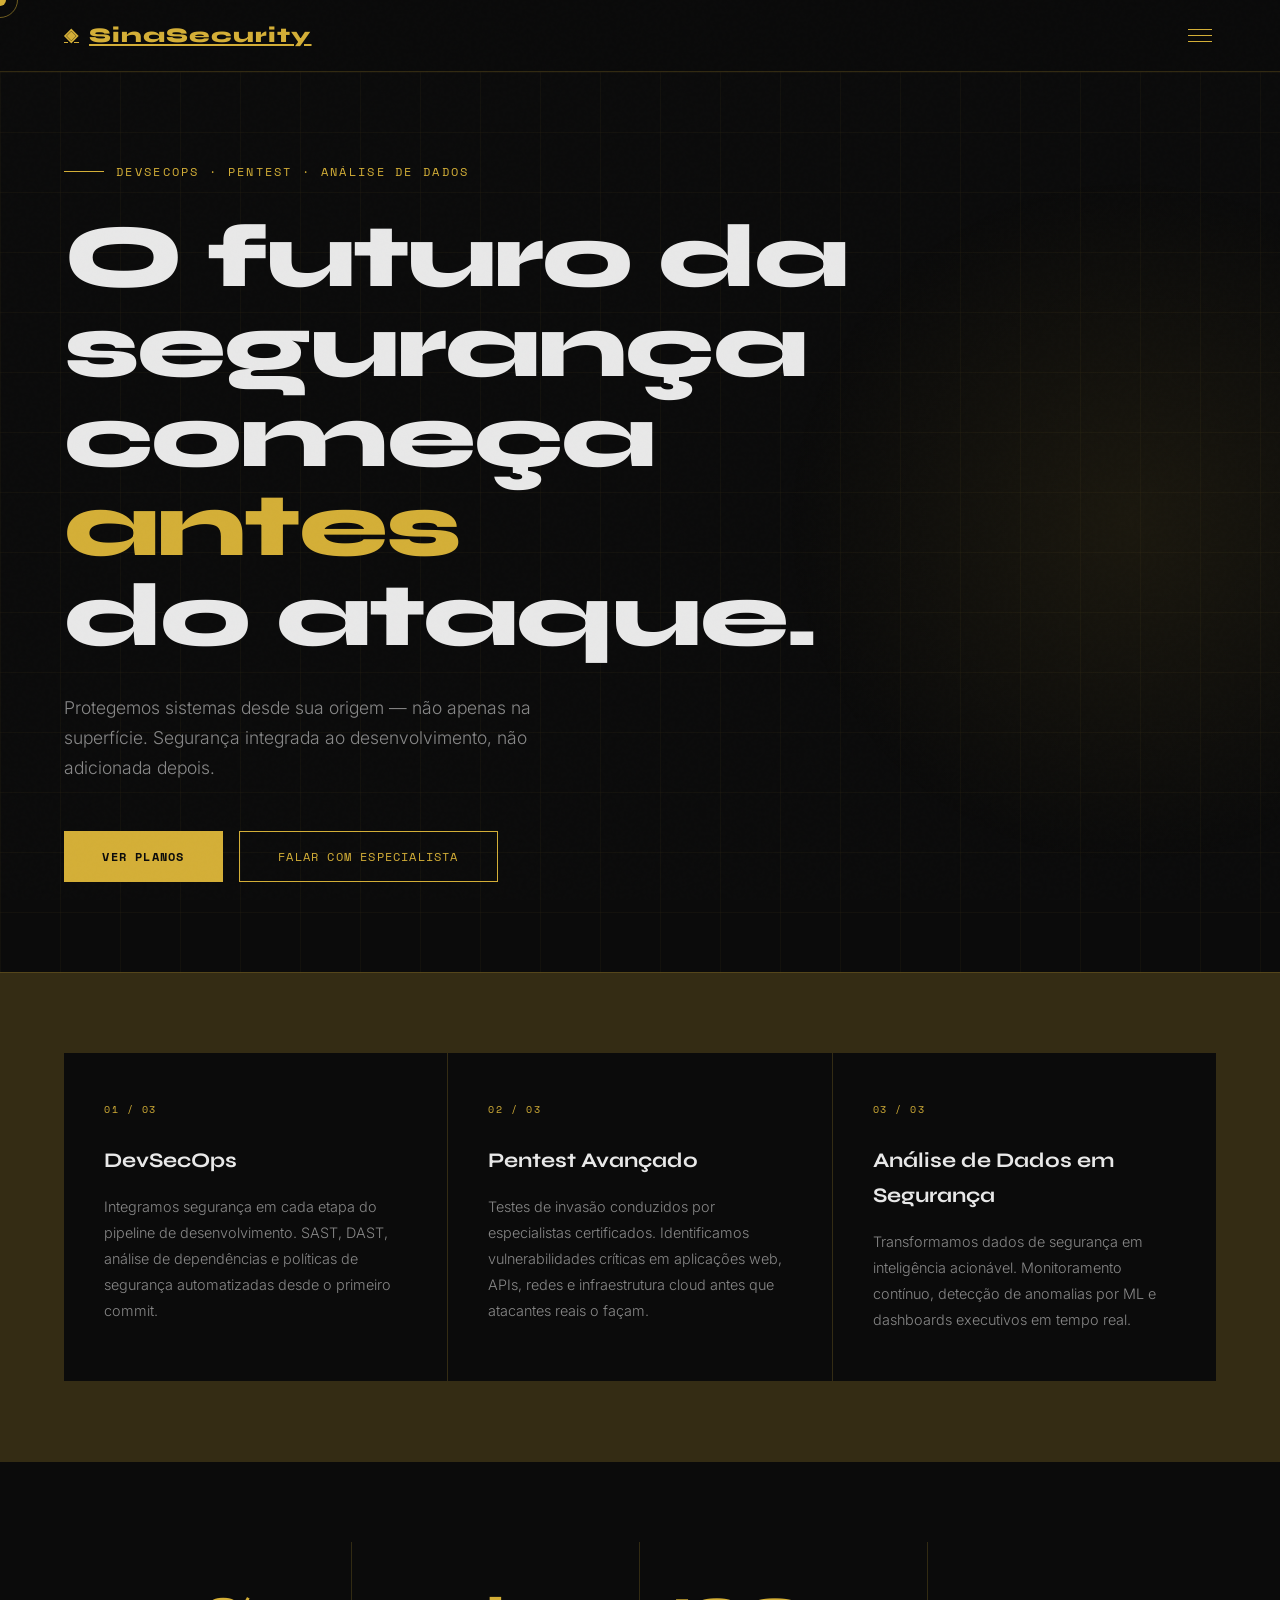
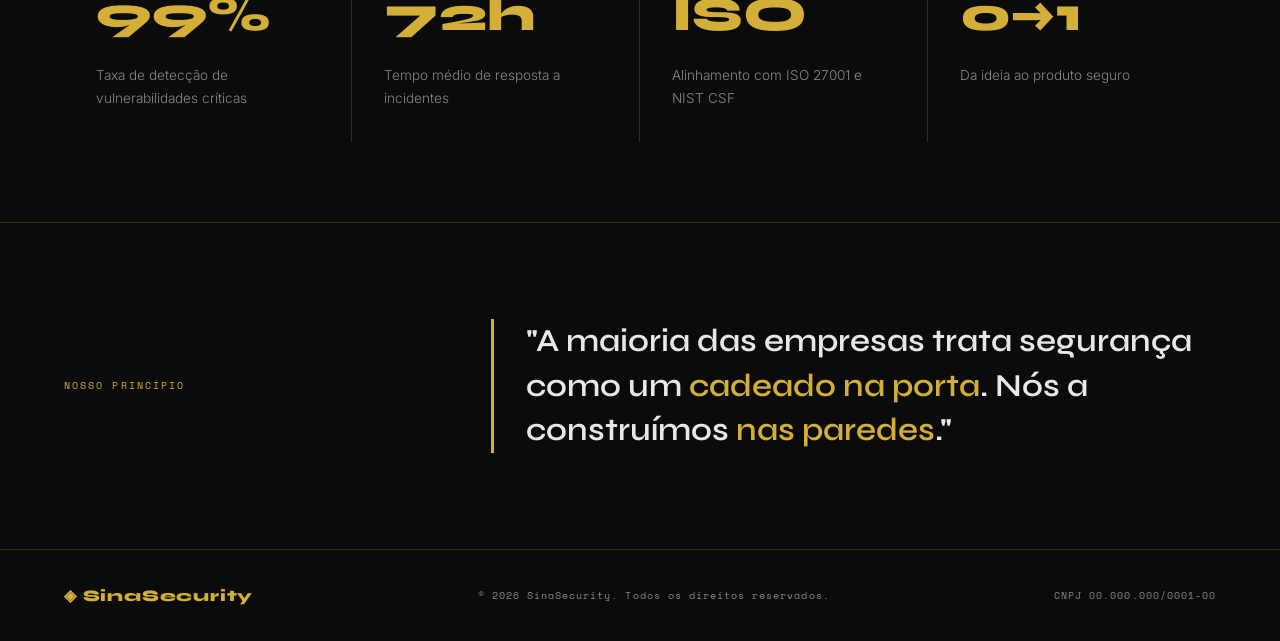
==== index.html @ 50a854c4 "Add files via upload" ====
<!DOCTYPE html>
<html lang="pt-BR">
<head>
    <meta charset="UTF-8">
    <meta name="viewport" content="width=device-width, initial-scale=1.0">
    <title>SinaSecurity — Início</title>
    
    <link rel="preconnect" href="https://fonts.googleapis.com">
    <link href="https://fonts.googleapis.com/css2?family=Syne:wght@400;600;700;800&family=Space+Mono:wght@400;700&family=Inter:wght@300;400;500&display=swap" rel="stylesheet">
    
    <link rel="stylesheet" href="../css/index.css">
</head>
<body>

<div class="cursor" id="cursor"></div>
<div class="cursor-ring" id="cursorRing"></div>

<nav>
  <a class="nav-logo" href="index.html">SinaSecurity</a>
  <ul class="nav-links">
    <li><a href="index.html" class="active" data-section="home">Início</a></li>
    <li><a href="planos.html" data-section="planos">Planos</a></li>
    <li><a href="contato.html" data-section="contato">Contato</a></li>
    <li><a href="empresas.html" data-section="empresas">Empresas cadastradas</a></li>
    <li><a href="projectos.html" data-section="projectos">ProjectOS</a></li>
    <li><a href="downloads.html" data-section="downloads">Downloads</a></li>
    <li><a href="login.html" data-section="login">Login</a></li>
  </ul>
  <button class="hamburger" id="hamburger" onclick="toggleMenu()" aria-label="Menu">
    <span></span><span></span><span></span>
  </button>
</nav>

<div class="mobile-menu" id="mobileMenu">
  <a href="index.html" class="active" data-section="home">Início</a>
  <a href="planos.html" data-section="planos">Planos</a>
  <a href="contato.html" data-section="contato">Contato</a>
  <a href="empresas.html" data-section="empresas">Empresas cadastradas</a>
  <a href="projectos.html" data-section="projectos">ProjectOS</a>
  <a href="downloads.html" data-section="downloads">Downloads</a>
  <a href="login.html" data-section="login">Login</a>
</div>

<section id="home" class="active">
<div class="hero">
    <div class="hero-tag">DevSecOps · Pentest · Análise de Dados</div>
    <h1>O futuro da segurança<br>começa <em>antes</em><br>do ataque.</h1>
    <p class="hero-sub">Protegemos sistemas desde sua origem — não apenas na superfície. Segurança integrada ao desenvolvimento, não adicionada depois.</p>
    <div class="hero-cta">
      <button class="btn-primary" onclick="showSection('planos')"><span>Ver Planos</span></button>
      <button class="btn-outline" onclick="showSection('contato')">Falar com Especialista</button>
    </div>
  </div>

  <div class="services-strip">
    <div class="service-item fade-in">
      <div class="service-num">01 / 03</div>
      <h3>DevSecOps</h3>
      <p>Integramos segurança em cada etapa do pipeline de desenvolvimento. SAST, DAST, análise de dependências e políticas de segurança automatizadas desde o primeiro commit.</p>
    </div>
    <div class="service-item fade-in">
      <div class="service-num">02 / 03</div>
      <h3>Pentest Avançado</h3>
      <p>Testes de invasão conduzidos por especialistas certificados. Identificamos vulnerabilidades críticas em aplicações web, APIs, redes e infraestrutura cloud antes que atacantes reais o façam.</p>
    </div>
    <div class="service-item fade-in">
      <div class="service-num">03 / 03</div>
      <h3>Análise de Dados em Segurança</h3>
      <p>Transformamos dados de segurança em inteligência acionável. Monitoramento contínuo, detecção de anomalias por ML e dashboards executivos em tempo real.</p>
    </div>
  </div>

  <div class="stats">
    <div class="stat-item fade-in">
      <div class="stat-num">99%</div>
      <div class="stat-label">Taxa de detecção de vulnerabilidades críticas</div>
    </div>
    <div class="stat-item fade-in">
      <div class="stat-num">72h</div>
      <div class="stat-label">Tempo médio de resposta a incidentes</div>
    </div>
    <div class="stat-item fade-in">
      <div class="stat-num">ISO</div>
      <div class="stat-label">Alinhamento com ISO 27001 e NIST CSF</div>
    </div>
    <div class="stat-item fade-in">
      <div class="stat-num">0→1</div>
      <div class="stat-label">Da ideia ao produto seguro</div>
    </div>
  </div>

  <div class="manifesto">
    <div>
      <div class="manifesto-tag">Nosso Princípio</div>
    </div>
    <blockquote class="fade-in">
      "A maioria das empresas trata segurança como um <em>cadeado na porta</em>. Nós a construímos <em>nas paredes</em>."
    </blockquote>
  </div>

  <footer>
    <div class="footer-logo">◈ SinaSecurity</div>
    <p>© 2026 SinaSecurity. Todos os direitos reservados.</p>
    <p>CNPJ 00.000.000/0001-00</p>
  </footer>
</section>

<script src="../js/index.js"></script>

</body>
</html>
---- css/index.css ----
:root {
  --black: #0B0B0B;
  --dark: #111111;
  --surface: #1A1A1A;
  --surface2: #222222;
  --gold: #D4AF37;
  --gold-dim: #A88B28;
  --gold-light: #F0D060;
  --gold-glow: rgba(212,175,55,0.15);
  --text: #E8E8E8;
  --muted: #888888;
  --border: rgba(212,175,55,0.2);
}

*, *::before, *::after { box-sizing: border-box; margin: 0; padding: 0; }

html { scroll-behavior: smooth; }

body {
  background: var(--black);
  color: var(--text);
  font-family: 'Inter', sans-serif;
  font-weight: 300;
  line-height: 1.7;
  overflow-x: hidden;
  cursor: none;
}

/* Custom cursor */
.cursor {
  width: 12px; height: 12px;
  background: var(--gold);
  border-radius: 50%;
  position: fixed; top: 0; left: 0;
  pointer-events: none;
  z-index: 9999;
  transition: transform 0.15s ease;
  transform: translate(-50%, -50%);
}
.cursor-ring {
  width: 36px; height: 36px;
  border: 1px solid rgba(212,175,55,0.5);
  border-radius: 50%;
  position: fixed; top: 0; left: 0;
  pointer-events: none;
  z-index: 9998;
  transform: translate(-50%, -50%);
  transition: all 0.3s ease;
}
body:has(a:hover) .cursor, body:has(button:hover) .cursor { transform: translate(-50%, -50%) scale(2.5); }
body:has(a:hover) .cursor-ring, body:has(button:hover) .cursor-ring { transform: translate(-50%, -50%) scale(0.5); opacity: 0; }

/* Noise overlay */
body::before {
  content: '';
  position: fixed; inset: 0;
  background-image: url("data:image/svg+xml,%3Csvg viewBox='0 0 256 256' xmlns='http://www.w3.org/2000/svg'%3E%3Cfilter id='noise'%3E%3CfeTurbulence type='fractalNoise' baseFrequency='0.9' numOctaves='4' stitchTiles='stitch'/%3E%3C/filter%3E%3Crect width='100%25' height='100%25' filter='url(%23noise)' opacity='0.03'/%3E%3C/svg%3E");
  pointer-events: none;
  z-index: 1000;
  opacity: 0.4;
}

/* NAV */
nav {
  position: fixed; top: 0; left: 0; right: 0;
  z-index: 500;
  padding: 0 4rem;
  height: 72px;
  display: flex; align-items: center; justify-content: space-between;
  border-bottom: 1px solid var(--border);
  background: rgba(11,11,11,0.9);
  backdrop-filter: blur(20px);
  -webkit-backdrop-filter: blur(20px);
}

.nav-logo {
  font-family: 'Syne', sans-serif;
  font-weight: 800;
  font-size: 1.3rem;
  letter-spacing: 0.05em;
  color: var(--gold);
  display: flex; align-items: center; gap: 10px;
  cursor: pointer;
}
.nav-logo::before {
  content: '◈';
  font-size: 1.1rem;
  animation: spin-slow 8s linear infinite;
}
@keyframes spin-slow { to { transform: rotate(360deg); } }

.nav-links {
  display: flex; gap: 2.5rem;
  list-style: none;
}
.nav-links a {
  font-family: 'Space Mono', monospace;
  font-size: 0.72rem;
  letter-spacing: 0.12em;
  text-transform: uppercase;
  color: var(--muted);
  text-decoration: none;
  transition: color 0.2s;
  cursor: pointer;
  position: relative;
}
.nav-links a::after {
  content: '';
  position: absolute; bottom: -4px; left: 0;
  width: 0; height: 1px;
  background: var(--gold);
  transition: width 0.3s ease;
}
.nav-links a:hover, .nav-links a.active { color: var(--gold); }
.nav-links a:hover::after, .nav-links a.active::after { width: 100%; }

/* HAMBURGER */
.hamburger {
  display: none;
  flex-direction: column;
  gap: 5px;
  cursor: pointer;
  background: none;
  border: none;
  padding: 4px;
}
.hamburger span {
  display: block; width: 24px; height: 1px;
  background: var(--gold);
  transition: all 0.3s;
}
.hamburger.open span:nth-child(1) { transform: rotate(45deg) translate(4px, 4px); }
.hamburger.open span:nth-child(2) { opacity: 0; }
.hamburger.open span:nth-child(3) { transform: rotate(-45deg) translate(4px, -4px); }

/* SECTIONS */
section {
  display: none;
  min-height: 100vh;
  padding-top: 72px;
}
section.active { display: block; }

/* ====== HOME ====== */
#home {
  position: relative;
  overflow: hidden;
}

.hero {
  min-height: 100vh;
  display: flex; flex-direction: column;
  justify-content: center;
  padding: 0 4rem;
  position: relative;
}

/* Grid lines background */
.hero::before {
  content: '';
  position: absolute; inset: 0;
  background-image:
    linear-gradient(rgba(212,175,55,0.04) 1px, transparent 1px),
    linear-gradient(90deg, rgba(212,175,55,0.04) 1px, transparent 1px);
  background-size: 60px 60px;
  pointer-events: none;
}

/* Gold orb */
.hero::after {
  content: '';
  position: absolute;
  width: 700px; height: 700px;
  border-radius: 50%;
  background: radial-gradient(circle, rgba(212,175,55,0.08) 0%, transparent 70%);
  top: 50%; right: -200px;
  transform: translateY(-50%);
  pointer-events: none;
}

.hero-tag {
  font-family: 'Space Mono', monospace;
  font-size: 0.72rem;
  letter-spacing: 0.2em;
  color: var(--gold);
  text-transform: uppercase;
  margin-bottom: 2rem;
  opacity: 0;
  animation: fade-up 0.8s ease 0.2s forwards;
  display: flex; align-items: center; gap: 12px;
}
.hero-tag::before {
  content: '';
  display: inline-block;
  width: 40px; height: 1px;
  background: var(--gold);
}

.hero h1 {
  font-family: 'Syne', sans-serif;
  font-weight: 800;
  font-size: clamp(3rem, 7vw, 6.5rem);
  line-height: 1.0;
  letter-spacing: -0.02em;
  color: var(--text);
  max-width: 800px;
  opacity: 0;
  animation: fade-up 0.8s ease 0.4s forwards;
}
.hero h1 em {
  font-style: normal;
  color: var(--gold);
  position: relative;
}

.hero-sub {
  font-size: 1.1rem;
  color: var(--muted);
  max-width: 520px;
  margin: 2rem 0 3rem;
  font-weight: 300;
  opacity: 0;
  animation: fade-up 0.8s ease 0.6s forwards;
}

.hero-cta {
  display: flex; gap: 1rem; flex-wrap: wrap;
  opacity: 0;
  animation: fade-up 0.8s ease 0.8s forwards;
}

.btn-primary {
  font-family: 'Space Mono', monospace;
  font-size: 0.75rem;
  letter-spacing: 0.1em;
  text-transform: uppercase;
  background: var(--gold);
  color: var(--black);
  border: none;
  padding: 1rem 2.4rem;
  cursor: pointer;
  transition: all 0.3s;
  font-weight: 700;
  position: relative;
  overflow: hidden;
}
.btn-primary::after {
  content: '';
  position: absolute; inset: 0;
  background: var(--gold-light);
  transform: scaleX(0);
  transform-origin: left;
  transition: transform 0.3s ease;
}
.btn-primary:hover::after { transform: scaleX(1); }
.btn-primary span { position: relative; z-index: 1; }

.btn-outline {
  font-family: 'Space Mono', monospace;
  font-size: 0.75rem;
  letter-spacing: 0.1em;
  text-transform: uppercase;
  background: transparent;
  color: var(--gold);
  border: 1px solid var(--gold);
  padding: 1rem 2.4rem;
  cursor: pointer;
  transition: all 0.3s;
  font-weight: 400;
}
.btn-outline:hover { background: var(--gold-glow); }

/* Services strip */
.services-strip {
  padding: 5rem 4rem;
  display: grid;
  grid-template-columns: repeat(3, 1fr);
  gap: 1px;
  background: var(--border);
  border-top: 1px solid var(--border);
}
.service-item {
  background: var(--black);
  padding: 3rem 2.5rem;
  position: relative;
  transition: background 0.3s;
}
.service-item:hover { background: var(--surface); }
.service-num {
  font-family: 'Space Mono', monospace;
  font-size: 0.65rem;
  color: var(--gold);
  letter-spacing: 0.15em;
  margin-bottom: 1.5rem;
}
.service-item h3 {
  font-family: 'Syne', sans-serif;
  font-weight: 700;
  font-size: 1.3rem;
  margin-bottom: 1rem;
  color: var(--text);
}
.service-item p { font-size: 0.9rem; color: var(--muted); line-height: 1.8; }

/* Stats */
.stats {
  padding: 5rem 4rem;
  display: grid;
  grid-template-columns: repeat(4, 1fr);
  border-top: 1px solid var(--border);
}
.stat-item { padding: 2rem; border-right: 1px solid var(--border); }
.stat-item:last-child { border-right: none; }
.stat-num {
  font-family: 'Syne', sans-serif;
  font-size: 3rem;
  font-weight: 800;
  color: var(--gold);
}
.stat-label { font-size: 0.85rem; color: var(--muted); margin-top: 0.5rem; }

/* Manifesto */
.manifesto {
  padding: 6rem 4rem;
  border-top: 1px solid var(--border);
  display: grid;
  grid-template-columns: 1fr 2fr;
  gap: 4rem;
  align-items: center;
}
.manifesto-tag {
  font-family: 'Space Mono', monospace;
  font-size: 0.65rem;
  letter-spacing: 0.2em;
  color: var(--gold);
  text-transform: uppercase;
}
.manifesto blockquote {
  font-family: 'Syne', sans-serif;
  font-size: clamp(1.4rem, 2.5vw, 2rem);
  font-weight: 600;
  line-height: 1.4;
  color: var(--text);
  border-left: 3px solid var(--gold);
  padding-left: 2rem;
}
.manifesto blockquote em {
  font-style: normal;
  color: var(--gold);
}

/* ====== PLANOS ====== */
#planos { padding: 0 4rem 6rem; }

.section-header {
  padding: 5rem 0 3rem;
  border-bottom: 1px solid var(--border);
  margin-bottom: 4rem;
}
.section-tag {
  font-family: 'Space Mono', monospace;
  font-size: 0.7rem;
  letter-spacing: 0.2em;
  color: var(--gold);
  text-transform: uppercase;
  margin-bottom: 1rem;
  display: flex; align-items: center; gap: 12px;
}
.section-tag::before { content: ''; display: inline-block; width: 30px; height: 1px; background: var(--gold); }
.section-header h2 {
  font-family: 'Syne', sans-serif;
  font-weight: 800;
  font-size: clamp(2.5rem, 5vw, 4rem);
  line-height: 1.1;
  color: var(--text);
}
.section-header p {
  color: var(--muted);
  font-size: 1rem;
  max-width: 560px;
  margin-top: 1rem;
}

.plans-grid {
  display: grid;
  grid-template-columns: repeat(3, 1fr);
  gap: 1.5rem;
  margin-bottom: 4rem;
}
.plan-card {
  background: var(--surface);
  border: 1px solid var(--border);
  padding: 2.5rem 2rem;
  position: relative;
  transition: all 0.3s ease;
  overflow: hidden;
}
.plan-card::before {
  content: '';
  position: absolute; top: 0; left: 0; right: 0;
  height: 2px;
  background: transparent;
  transition: background 0.3s;
}
.plan-card:hover {
  border-color: rgba(212,175,55,0.5);
  transform: translateY(-4px);
}
.plan-card:hover::before { background: var(--gold); }
.plan-card.featured {
  border-color: var(--gold);
  background: linear-gradient(135deg, var(--surface) 0%, rgba(212,175,55,0.05) 100%);
}
.plan-card.featured::before { background: var(--gold); }

.plan-badge {
  font-family: 'Space Mono', monospace;
  font-size: 0.6rem;
  letter-spacing: 0.15em;
  text-transform: uppercase;
  color: var(--black);
  background: var(--gold);
  padding: 3px 12px;
  display: inline-block;
  margin-bottom: 1.5rem;
}
.plan-icon { font-size: 2rem; margin-bottom: 1rem; }
.plan-card h3 {
  font-family: 'Syne', sans-serif;
  font-weight: 700;
  font-size: 1.4rem;
  margin-bottom: 0.5rem;
}
.plan-desc { font-size: 0.85rem; color: var(--muted); margin-bottom: 2rem; line-height: 1.8; }
.plan-features { list-style: none; margin-bottom: 2rem; }
.plan-features li {
  font-size: 0.85rem;
  color: var(--muted);
  padding: 0.5rem 0;
  border-bottom: 1px solid rgba(255,255,255,0.04);
  display: flex; gap: 10px; align-items: flex-start;
}
.plan-features li::before { content: '◆'; font-size: 0.5rem; color: var(--gold); margin-top: 6px; flex-shrink: 0; }
.plan-price {
  font-family: 'Syne', sans-serif;
  font-weight: 700;
  color: var(--gold);
  font-size: 1.1rem;
  margin-bottom: 1.5rem;
}

.plan-note {
  background: var(--surface2);
  border: 1px solid var(--border);
  padding: 2rem 2.5rem;
  display: flex;
  align-items: center;
  gap: 2rem;
  flex-wrap: wrap;
}
.plan-note p { color: var(--muted); font-size: 0.9rem; flex: 1; }
.plan-note strong { color: var(--text); }

/* ====== CONTATO ====== */
#contato { padding: 0 4rem 6rem; }

.contact-grid {
  display: grid;
  grid-template-columns: 1fr 1.5fr;
  gap: 5rem;
  align-items: start;
}
.contact-info h3 {
  font-family: 'Syne', sans-serif;
  font-weight: 700;
  font-size: 1.5rem;
  margin-bottom: 1rem;
}
.contact-info p { color: var(--muted); font-size: 0.9rem; margin-bottom: 2rem; line-height: 1.8; }
.contact-detail {
  display: flex; align-items: center; gap: 12px;
  margin-bottom: 1rem;
  padding: 1rem;
  border: 1px solid var(--border);
}
.contact-detail-icon {
  font-size: 1.2rem;
  width: 40px; text-align: center;
  flex-shrink: 0;
}
.contact-detail-text { font-size: 0.85rem; color: var(--muted); }
.contact-detail-text strong { display: block; color: var(--text); font-weight: 500; margin-bottom: 2px; }

form { display: flex; flex-direction: column; gap: 1rem; }
.form-row { display: grid; grid-template-columns: 1fr 1fr; gap: 1rem; }
.form-group { display: flex; flex-direction: column; gap: 8px; }
.form-group label {
  font-family: 'Space Mono', monospace;
  font-size: 0.65rem;
  letter-spacing: 0.15em;
  text-transform: uppercase;
  color: var(--gold);
}
.form-group input,
.form-group select,
.form-group textarea {
  background: var(--surface);
  border: 1px solid var(--border);
  color: var(--text);
  padding: 0.9rem 1.2rem;
  font-family: 'Inter', sans-serif;
  font-size: 0.9rem;
  font-weight: 300;
  outline: none;
  transition: border-color 0.2s;
  width: 100%;
}
.form-group input:focus,
.form-group textarea:focus,
.form-group select:focus { border-color: var(--gold); }
.form-group textarea { resize: vertical; min-height: 140px; }
select option { background: var(--surface); }

.form-feedback {
  padding: 1rem 1.5rem;
  font-family: 'Space Mono', monospace;
  font-size: 0.75rem;
  letter-spacing: 0.05em;
  display: none;
}
.form-feedback.success { background: rgba(50,200,100,0.1); border: 1px solid rgba(50,200,100,0.3); color: #5cdb95; }
.form-feedback.error { background: rgba(200,50,50,0.1); border: 1px solid rgba(200,50,50,0.3); color: #e07070; }
.form-feedback.show { display: block; }

/* ====== HISTÓRIA ====== */
#historia { padding: 0 4rem 6rem; }

.historia-hero {
  padding: 5rem 0;
  border-bottom: 1px solid var(--border);
  display: grid;
  grid-template-columns: 1fr 1fr;
  gap: 6rem;
  align-items: center;
  margin-bottom: 5rem;
}
.historia-text h2 {
  font-family: 'Syne', sans-serif;
  font-weight: 800;
  font-size: clamp(2rem, 4vw, 3.5rem);
  line-height: 1.1;
  margin-bottom: 1.5rem;
}
.historia-text p { color: var(--muted); font-size: 0.95rem; line-height: 1.9; margin-bottom: 1.5rem; }

.historia-visual {
  position: relative;
  display: flex;
  align-items: center;
  justify-content: center;
}
.historia-emblem {
  width: 280px; height: 280px;
  border: 1px solid var(--gold);
  position: relative;
  display: flex; align-items: center; justify-content: center;
  animation: rotate-border 20s linear infinite;
}
@keyframes rotate-border {
  0% { box-shadow: 0 0 0 0 rgba(212,175,55,0.3); }
  50% { box-shadow: 0 0 40px 10px rgba(212,175,55,0.1); }
  100% { box-shadow: 0 0 0 0 rgba(212,175,55,0.3); }
}
.historia-emblem::before {
  content: '';
  position: absolute; inset: 12px;
  border: 1px solid rgba(212,175,55,0.3);
}
.emblem-inner {
  text-align: center;
}
.emblem-inner .year {
  font-family: 'Syne', sans-serif;
  font-size: 3rem;
  font-weight: 800;
  color: var(--gold);
  display: block;
}
.emblem-inner small {
  font-family: 'Space Mono', monospace;
  font-size: 0.6rem;
  letter-spacing: 0.2em;
  color: var(--muted);
  text-transform: uppercase;
}

.mvv-grid {
  display: grid;
  grid-template-columns: repeat(3, 1fr);
  gap: 1px;
  background: var(--border);
  margin-bottom: 4rem;
}
.mvv-item {
  background: var(--black);
  padding: 3rem 2.5rem;
  transition: background 0.3s;
}
.mvv-item:hover { background: var(--surface); }
.mvv-icon {
  font-size: 1.8rem;
  margin-bottom: 1.5rem;
  display: block;
}
.mvv-item h3 {
  font-family: 'Syne', sans-serif;
  font-weight: 700;
  font-size: 1.2rem;
  color: var(--gold);
  margin-bottom: 1rem;
}
.mvv-item p { font-size: 0.88rem; color: var(--muted); line-height: 1.9; }

.ods-section {
  background: var(--surface);
  border: 1px solid var(--border);
  padding: 3rem;
  margin-top: 4rem;
}
.ods-section h3 {
  font-family: 'Syne', sans-serif;
  font-weight: 700;
  font-size: 1.3rem;
  margin-bottom: 2rem;
}
.ods-grid { display: grid; grid-template-columns: repeat(2, 1fr); gap: 1.5rem; }
.ods-item {
  display: flex; gap: 1.2rem; align-items: flex-start;
  padding: 1.2rem;
  border: 1px solid var(--border);
  background: var(--black);
}
.ods-badge {
  font-family: 'Syne', sans-serif;
  font-weight: 800;
  font-size: 1.4rem;
  color: var(--gold);
  min-width: 44px;
}
.ods-item p { font-size: 0.85rem; color: var(--muted); line-height: 1.7; }
.ods-item strong { color: var(--text); }

/* ====== CRÉDITOS ====== */
#creditos { padding: 0 4rem 6rem; }

.team-grid {
  display: grid;
  grid-template-columns: repeat(auto-fit, minmax(280px, 1fr));
  gap: 1.5rem;
  margin-bottom: 4rem;
}
.team-card {
  background: var(--surface);
  border: 1px solid var(--border);
  padding: 2.5rem 2rem;
  text-align: center;
  position: relative;
  transition: all 0.3s;
}
.team-card:hover {
  border-color: rgba(212,175,55,0.5);
  transform: translateY(-3px);
}
.team-avatar {
  width: 72px; height: 72px;
  border: 1px solid var(--gold);
  border-radius: 50%;
  display: flex; align-items: center; justify-content: center;
  margin: 0 auto 1.5rem;
  font-family: 'Syne', sans-serif;
  font-weight: 800;
  font-size: 1.4rem;
  color: var(--gold);
  background: var(--gold-glow);
}
.team-card h3 {
  font-family: 'Syne', sans-serif;
  font-weight: 700;
  font-size: 1.1rem;
  margin-bottom: 0.4rem;
}
.team-role {
  font-family: 'Space Mono', monospace;
  font-size: 0.65rem;
  letter-spacing: 0.12em;
  color: var(--gold);
  text-transform: uppercase;
  margin-bottom: 1rem;
}
.team-card p { font-size: 0.82rem; color: var(--muted); line-height: 1.8; }

.tech-section {
  border-top: 1px solid var(--border);
  padding-top: 3rem;
  margin-bottom: 4rem;
}
.tech-section h3 {
  font-family: 'Syne', sans-serif;
  font-weight: 700;
  font-size: 1.3rem;
  margin-bottom: 2rem;
}
.tech-grid { display: flex; flex-wrap: wrap; gap: 0.8rem; }
.tech-tag {
  font-family: 'Space Mono', monospace;
  font-size: 0.7rem;
  letter-spacing: 0.1em;
  padding: 0.5rem 1.2rem;
  border: 1px solid var(--border);
  color: var(--muted);
  text-transform: uppercase;
  transition: all 0.2s;
}
.tech-tag:hover { border-color: var(--gold); color: var(--gold); }

.agradecimento {
  background: var(--surface);
  border: 1px solid var(--border);
  border-left: 3px solid var(--gold);
  padding: 2.5rem;
  margin-bottom: 4rem;
}
.agradecimento h3 {
  font-family: 'Syne', sans-serif;
  font-weight: 700;
  font-size: 1.2rem;
  margin-bottom: 1rem;
}
.agradecimento p { font-size: 0.9rem; color: var(--muted); line-height: 1.9; }

/* FOOTER */
footer {
  border-top: 1px solid var(--border);
  padding: 2rem 4rem;
  display: flex;
  justify-content: space-between;
  align-items: center;
  flex-wrap: wrap;
  gap: 1rem;
}
.footer-logo {
  font-family: 'Syne', sans-serif;
  font-weight: 800;
  color: var(--gold);
  font-size: 1rem;
  letter-spacing: 0.05em;
}
footer p {
  font-family: 'Space Mono', monospace;
  font-size: 0.65rem;
  letter-spacing: 0.1em;
  color: var(--muted);
}

/* Utility classes extracted from inline HTML styles */
.section-inner { padding: 0 4rem; }
.btn-full { width: 100%; }
.plan-note-icon { font-size: 2rem; }
.footer-spaced { margin-top: 4rem; }
.text-gold { color: var(--gold); }
.section-tag-spaced { margin-bottom: 1.5rem; }
.privacy-note {
  font-size: 0.75rem;
  color: var(--muted);
  margin-top: 0.8rem;
}

.response-time {
  margin-top: 2rem;
  padding: 1.5rem;
  border: 1px solid var(--border);
  background: var(--surface);
}
.response-time-title {
  font-family: 'Space Mono', monospace;
  font-size: 0.65rem;
  letter-spacing: 0.15em;
  color: var(--gold);
  margin-bottom: 0.8rem;
  text-transform: uppercase;
}
.response-time-text {
  font-size: 0.85rem;
  color: var(--muted);
}
.response-time-text strong { color: var(--text); }
.response-time-text .text-gold { color: var(--gold); }

.market-diff {
  margin-bottom: 4rem;
  padding: 3rem;
  border: 1px solid var(--border);
  background: var(--surface);
}
.diff-tag { margin-bottom: 2rem; }
.diff-grid {
  display: grid;
  grid-template-columns: 1fr 1fr;
  gap: 2rem;
}
.diff-title {
  font-family: 'Syne', sans-serif;
  font-weight: 700;
  font-size: 1rem;
  color: var(--gold);
  margin-bottom: 0.8rem;
}
.diff-text {
  font-size: 0.88rem;
  color: var(--muted);
  line-height: 1.9;
}

.version-box {
  text-align: center;
  padding: 3rem;
  border: 1px solid var(--border);
}
.version-label {
  font-family: 'Space Mono', monospace;
  font-size: 0.65rem;
  letter-spacing: 0.2em;
  color: var(--gold);
  margin-bottom: 1rem;
  text-transform: uppercase;
}
.version-number {
  font-family: 'Syne', sans-serif;
  font-weight: 700;
  font-size: 2rem;
  color: var(--text);
}
.version-date {
  font-size: 0.85rem;
  color: var(--muted);
  margin-top: 0.5rem;
}

/* ANIMATIONS */
@keyframes fade-up {
  from { opacity: 0; transform: translateY(30px); }
  to { opacity: 1; transform: translateY(0); }
}
.fade-in {
  opacity: 0;
  transform: translateY(20px);
  transition: opacity 0.6s ease, transform 0.6s ease;
}
.fade-in.visible { opacity: 1; transform: translateY(0); }

/* RESPONSIVE */
@media (max-width: 900px) {
  nav { padding: 0 1.5rem; }
  .nav-links { display: none; }
  .hamburger { display: flex; }

  .mobile-menu {
    display: none;
    position: fixed;
    top: 72px; left: 0; right: 0;
    background: rgba(11,11,11,0.98);
    backdrop-filter: blur(20px);
    padding: 2rem 1.5rem;
    border-bottom: 1px solid var(--border);
    z-index: 499;
    flex-direction: column;
    gap: 1.5rem;
  }
  .mobile-menu.open { display: flex; }
  .mobile-menu a {
    font-family: 'Space Mono', monospace;
    font-size: 0.85rem;
    letter-spacing: 0.1em;
    text-transform: uppercase;
    color: var(--muted);
    text-decoration: none;
    padding: 0.75rem 0;
    border-bottom: 1px solid var(--border);
    cursor: pointer;
  }
  .mobile-menu a:hover, .mobile-menu a.active { color: var(--gold); }

  .hero { padding: 0 1.5rem; }
  .services-strip { grid-template-columns: 1fr; padding: 3rem 1.5rem; }
  .stats { grid-template-columns: repeat(2, 1fr); padding: 3rem 1.5rem; }
  .stat-item { border-right: none; border-bottom: 1px solid var(--border); }
  .manifesto { grid-template-columns: 1fr; padding: 3rem 1.5rem; }

  #planos, #contato, #historia, #creditos { padding: 0 1.5rem 4rem; }
  .plans-grid { grid-template-columns: 1fr; }
  .contact-grid { grid-template-columns: 1fr; gap: 3rem; }
  .form-row { grid-template-columns: 1fr; }
  .historia-hero { grid-template-columns: 1fr; gap: 3rem; padding: 3rem 0; }
  .mvv-grid { grid-template-columns: 1fr; }
  .diff-grid { grid-template-columns: 1fr; }
  .ods-grid { grid-template-columns: 1fr; }
}

@media (max-width: 600px) {
  .stats { grid-template-columns: 1fr; }
}


/* Hamburger navigation as main menu */
.nav-links { display: none; }
.hamburger { display: flex; }
.mobile-menu {
  display: none;
  position: fixed;
  top: 72px;
  right: 4rem;
  width: min(360px, calc(100vw - 3rem));
  background: rgba(11,11,11,0.98);
  backdrop-filter: blur(20px);
  padding: 1.25rem;
  border: 1px solid var(--border);
  z-index: 499;
  flex-direction: column;
  gap: 0.35rem;
}
.mobile-menu.open { display: flex; }
.mobile-menu a {
  font-family: 'Space Mono', monospace;
  font-size: 0.78rem;
  letter-spacing: 0.1em;
  text-transform: uppercase;
  color: var(--muted);
  text-decoration: none;
  padding: 0.85rem 0.75rem;
  border-bottom: 1px solid var(--border);
  cursor: pointer;
}
.mobile-menu a:hover,
.mobile-menu a.active { color: var(--gold); }

#projectos,
#downloads { padding: 0 4rem 6rem; }

.projectos-hero {
  min-height: calc(100vh - 140px);
  display: grid;
  grid-template-columns: minmax(0, 1fr) minmax(320px, 520px);
  gap: 4rem;
  align-items: center;
}
.projectos-hero h2 {
  font-family: 'Syne', sans-serif;
  font-weight: 800;
  font-size: clamp(2.8rem, 6vw, 5.8rem);
  line-height: 1;
  margin: 1.5rem 0;
}
.projectos-hero p {
  color: var(--muted);
  max-width: 580px;
}
.terminal-preview {
  border: 1px solid var(--border);
  background: #050505;
  box-shadow: 0 0 40px rgba(212,175,55,0.08);
}
.terminal-bar {
  display: flex;
  gap: 0.45rem;
  padding: 0.9rem;
  border-bottom: 1px solid var(--border);
}
.terminal-bar span {
  width: 10px;
  height: 10px;
  border-radius: 50%;
  background: var(--gold);
  opacity: 0.7;
}
.terminal-preview pre {
  margin: 0;
  padding: 1.5rem;
  overflow-x: auto;
  color: var(--gold-light);
  font-family: 'Space Mono', monospace;
  font-size: 0.85rem;
  line-height: 1.8;
}
.feature-grid,
.download-grid {
  display: grid;
  grid-template-columns: repeat(2, 1fr);
  gap: 1.5rem;
}
.feature-card,
.download-card,
.license-note {
  border: 1px solid var(--border);
  background: var(--surface);
  padding: 2rem;
}
.feature-card h3,
.download-card h3,
.license-note h3 {
  font-family: 'Syne', sans-serif;
  font-size: 1.35rem;
  color: var(--text);
  margin-bottom: 0.8rem;
}
.feature-card p,
.download-card p,
.license-note p {
  color: var(--muted);
  font-size: 0.92rem;
}
.download-card.featured {
  border-color: var(--gold);
  background: linear-gradient(135deg, rgba(212,175,55,0.12), var(--surface));
}
.download-platform {
  font-family: 'Space Mono', monospace;
  font-size: 0.68rem;
  letter-spacing: 0.14em;
  color: var(--gold);
  text-transform: uppercase;
  margin-bottom: 1rem;
}
.download-card .btn-full { margin-top: 1.5rem; }
.license-note {
  margin-top: 2rem;
  display: flex;
  align-items: center;
  justify-content: space-between;
  gap: 1.5rem;
}
.license-note p { max-width: 680px; }

@media (max-width: 900px) {
  .mobile-menu {
    left: 1.5rem;
    right: 1.5rem;
    width: auto;
  }
  #projectos,
  #downloads { padding: 0 1.5rem 4rem; }
  .projectos-hero,
  .feature-grid,
  .download-grid { grid-template-columns: 1fr; }
  .projectos-hero { gap: 2rem; padding: 3rem 0; }
  .license-note { align-items: stretch; flex-direction: column; }
}
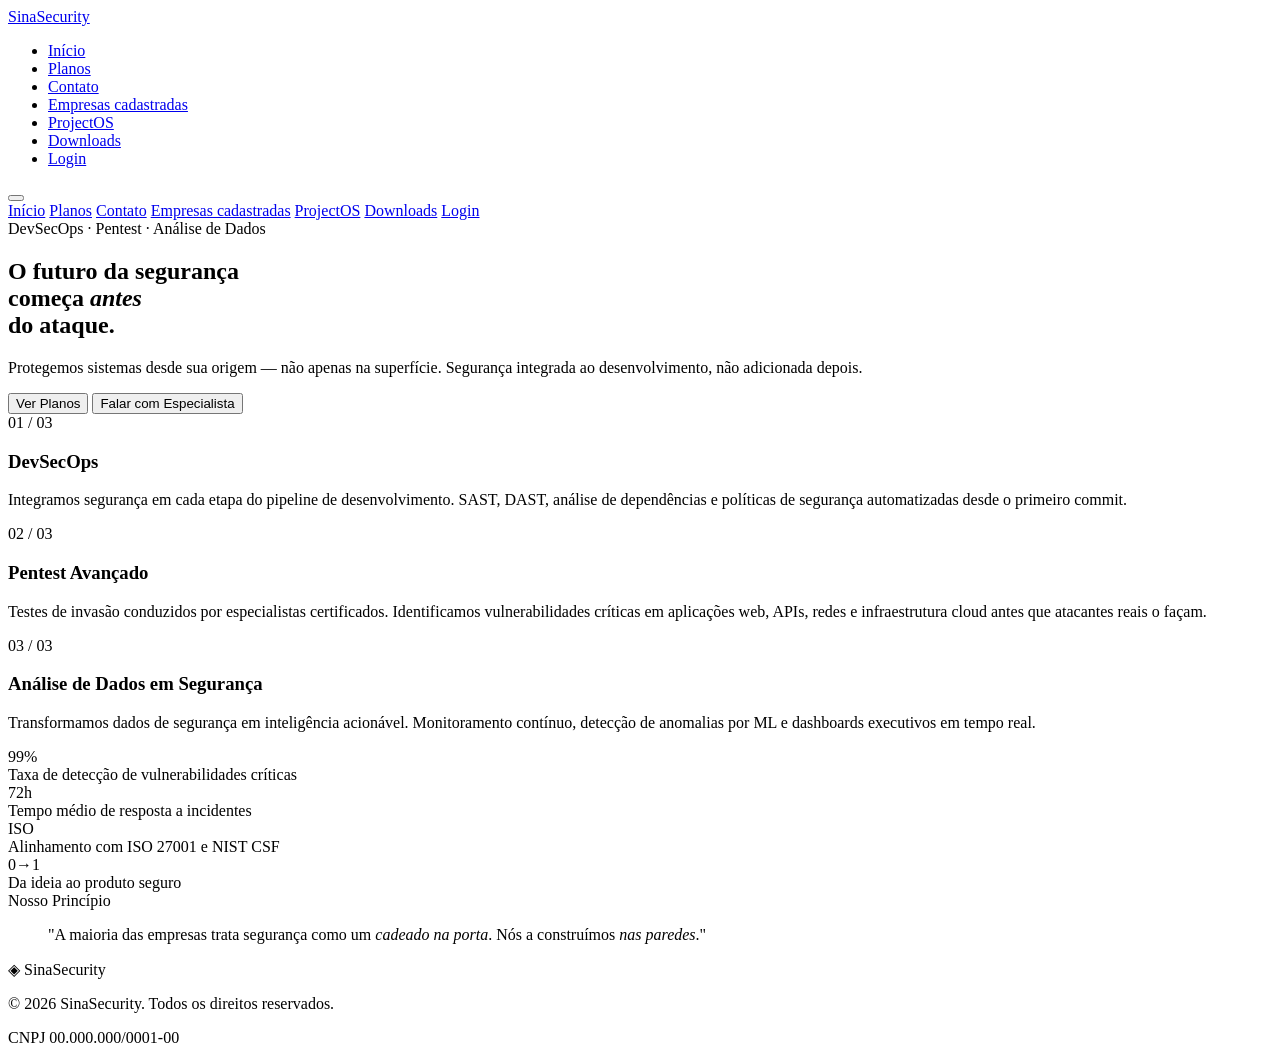
==== commit b8dabf3f: "Fix case sensitivity in CSS file path" ====
--- a/index.html
+++ b/index.html
@@ -8,7 +8,7 @@
     <link rel="preconnect" href="https://fonts.googleapis.com">
     <link href="https://fonts.googleapis.com/css2?family=Syne:wght@400;600;700;800&family=Space+Mono:wght@400;700&family=Inter:wght@300;400;500&display=swap" rel="stylesheet">
     
-    <link rel="stylesheet" href="../css/index.css">
+    <link rel="stylesheet" href="../CSS/index.css">
 </head>
 <body>
 
